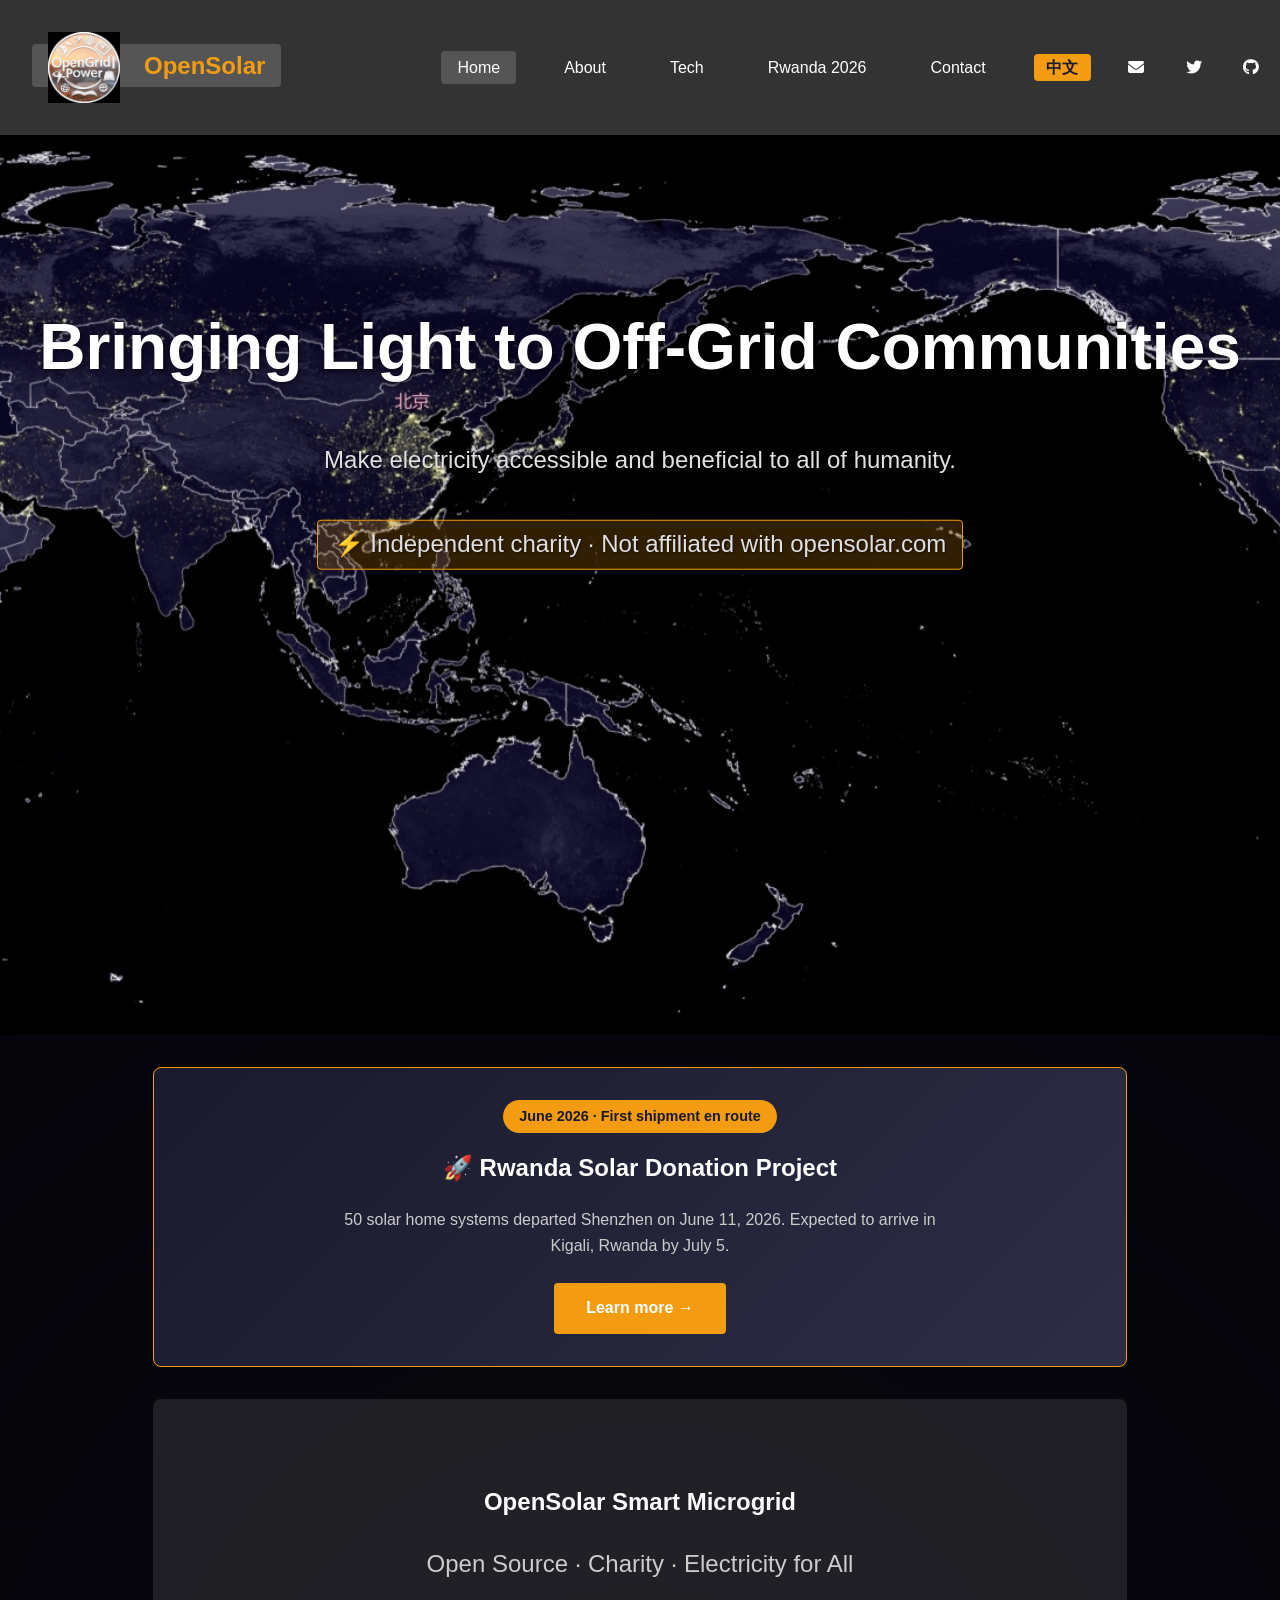
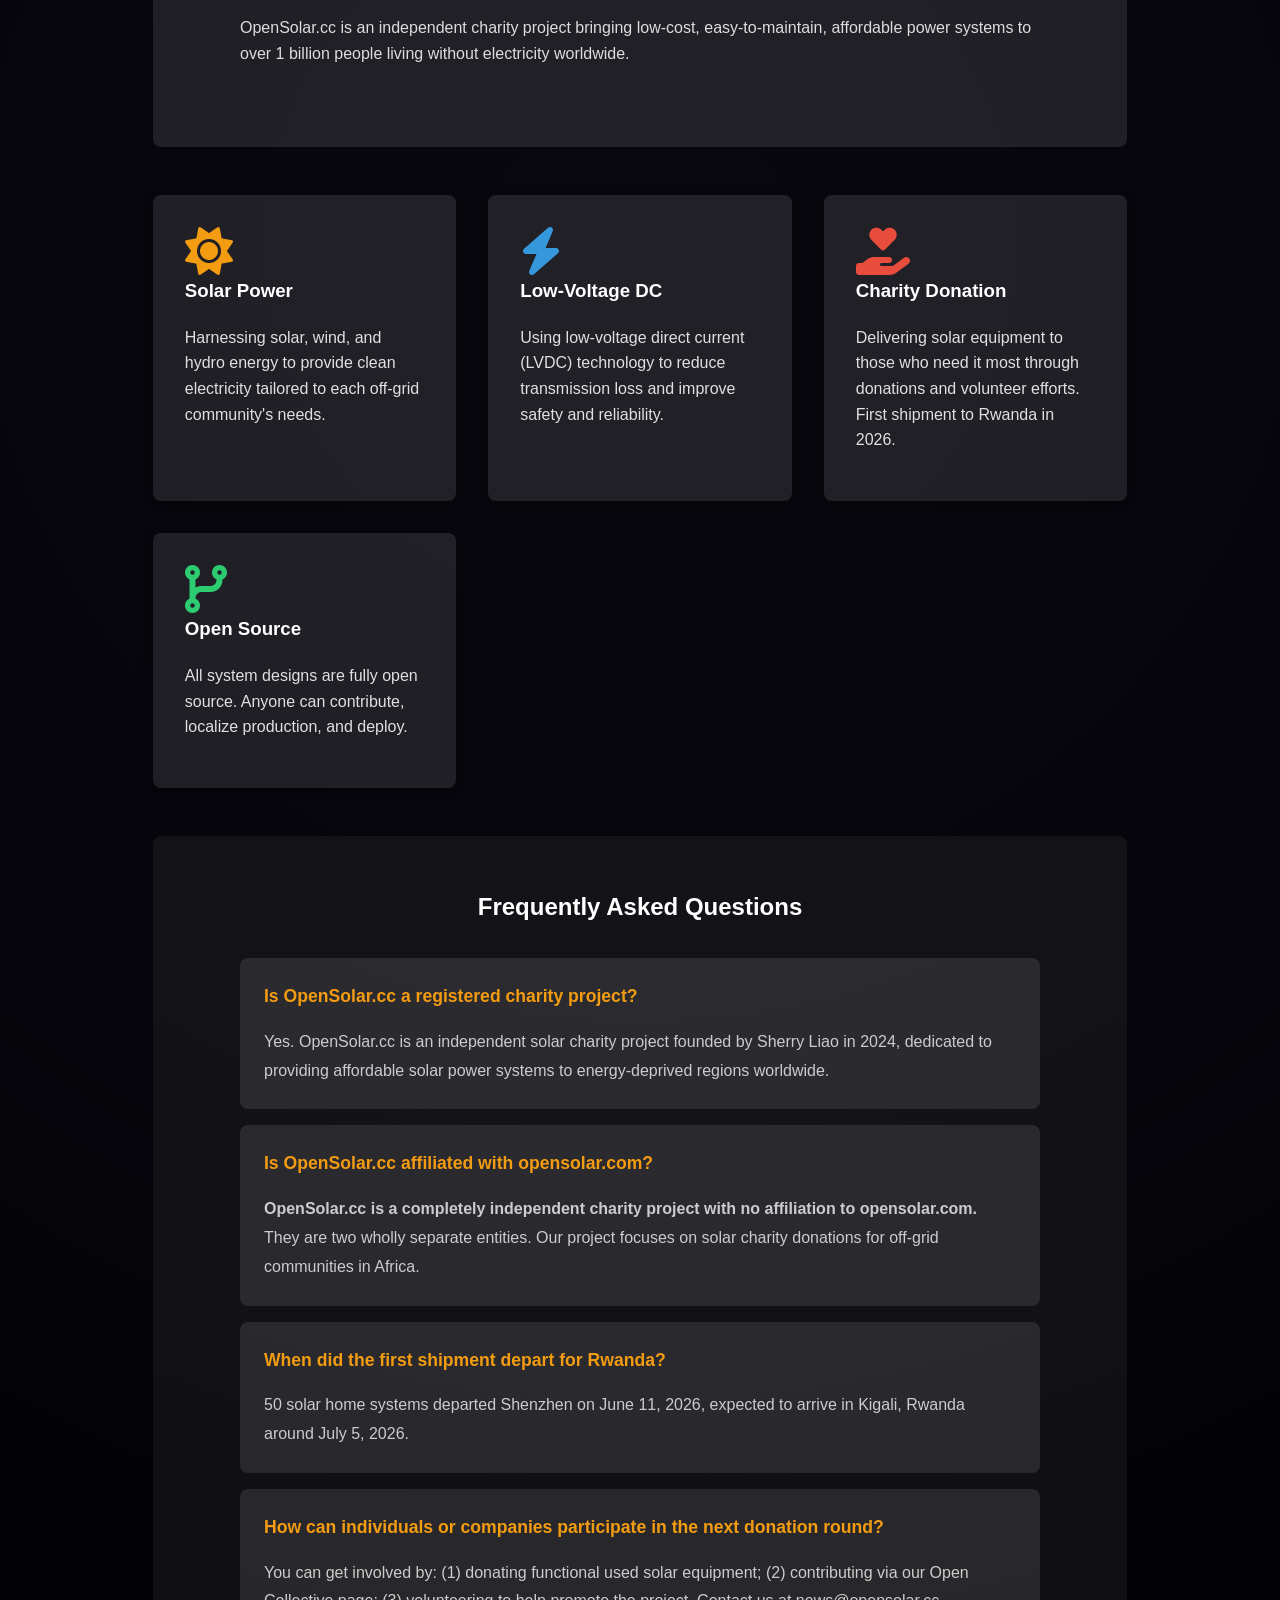
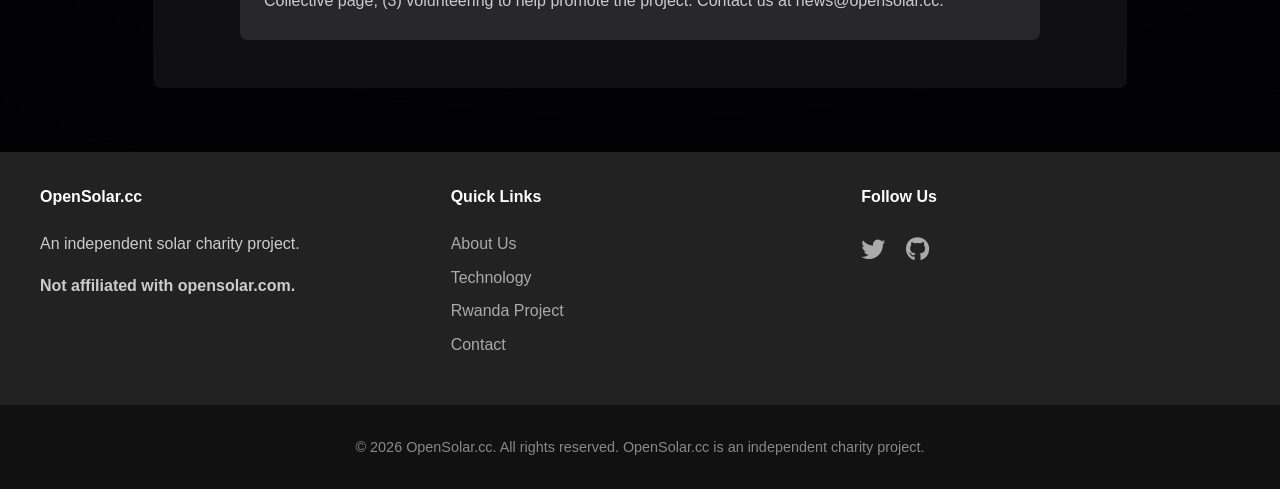
==== index.html @ 10aa1938 "feat: OpenSolar.cc website with bilingual EN/ZH support, SEO optimization" ====
<!DOCTYPE html>
<html lang="en">
<head>
  <meta charset="UTF-8">
  <meta name="viewport" content="width=device-width, initial-scale=1.0">
  <title>OpenSolar.cc - Independent Solar Charity for Off-Grid Communities</title>
  <meta name="description" content="OpenSolar.cc is an independent solar charity project bringing solar power systems to off-grid communities in Africa. First shipment to Rwanda in June 2026. Not affiliated with opensolar.com.">
  <meta name="keywords" content="OpenSolar.cc, solar charity, donate solar, Rwanda, off-grid solar, open source solar, Africa electricity">
  <meta name="robots" content="index, follow">
  <link rel="canonical" href="https://opensolar.cc/">
  <link rel="alternate" hreflang="en" href="https://opensolar.cc/">
  <link rel="alternate" hreflang="zh-CN" href="https://opensolar.cc/zh/">

  <meta property="og:title" content="OpenSolar.cc - Independent Solar Charity for Off-Grid Communities">
  <meta property="og:description" content="Bringing solar power to off-grid communities in Africa. First shipment to Rwanda June 2026.">
  <meta property="og:url" content="https://opensolar.cc/">
  <meta property="og:type" content="website">
  <meta property="og:image" content="https://opensolar.cc/OpenSolar_logo.png">
  <meta property="og:locale" content="en_US">

  <meta name="twitter:card" content="summary_large_image">
  <meta name="twitter:title" content="OpenSolar.cc - Independent Solar Charity for Off-Grid Communities">
  <meta name="twitter:description" content="Bringing solar power to off-grid communities in Africa. First shipment to Rwanda June 2026.">

  <link rel="stylesheet" href="style.css">
  <link rel="stylesheet" href="https://cdnjs.cloudflare.com/ajax/libs/font-awesome/6.5.1/css/all.min.css">
  <link rel="icon" type="image/png" href="OpenSolar_logo.png">

  <script type="application/ld+json">
  {
    "@context": "https://schema.org",
    "@type": "NGO",
    "name": "OpenSolar.cc",
    "description": "OpenSolar.cc is an independent solar charity project bringing affordable solar power systems to energy-deprived regions worldwide.",
    "url": "https://opensolar.cc",
    "email": "news@opensolar.cc",
    "logo": "https://opensolar.cc/OpenSolar_logo.png",
    "foundingDate": "2024",
    "founder": {
      "@type": "Person",
      "name": "Sherry Liao"
    },
    "areaServed": ["Africa", "Asia", "South America"],
    "knowsAbout": ["solar energy", "microgrid", "off-grid power"],
    "sameAs": [
      "https://github.com/opensolarpower",
      "https://twitter.com/opensolar"
    ]
  }
  </script>

  <script type="application/ld+json">
  {
    "@context": "https://schema.org",
    "@type": "FAQPage",
    "mainEntity": [
      {
        "@type": "Question",
        "name": "Is OpenSolar.cc a registered charity project?",
        "acceptedAnswer": {
          "@type": "Answer",
          "text": "Yes. OpenSolar.cc is an independent solar charity project founded by Sherry Liao in 2024, dedicated to providing affordable solar power systems to energy-deprived regions worldwide."
        }
      },
      {
        "@type": "Question",
        "name": "Is OpenSolar.cc affiliated with opensolar.com?",
        "acceptedAnswer": {
          "@type": "Answer",
          "text": "OpenSolar.cc is a completely independent charity project with no affiliation to opensolar.com. They are two wholly separate entities."
        }
      },
      {
        "@type": "Question",
        "name": "When did the first equipment shipment depart for Rwanda?",
        "acceptedAnswer": {
          "@type": "Answer",
          "text": "The first batch of 50 solar home systems departed from Shenzhen on June 11, 2026, and is expected to arrive in Kigali, Rwanda around July 5, 2026."
        }
      },
      {
        "@type": "Question",
        "name": "Can individuals donate used solar equipment to OpenSolar.cc?",
        "acceptedAnswer": {
          "@type": "Answer",
          "text": "Yes. We accept donations of functional used solar equipment. Please contact us at news@opensolar.cc for specific needs and shipping instructions."
        }
      },
      {
        "@type": "Question",
        "name": "How can I track the shipment and distribution progress?",
        "acceptedAnswer": {
          "@type": "Answer",
          "text": "We will post real-time updates on the Rwanda project page including shipping progress, arrival time, and distribution photos. Follow us on Twitter (@opensolar) for the latest news."
        }
      }
    ]
  }
  </script>
</head>
<body>
  <header>
    <nav>
      <button class="mobile-nav-toggle" aria-label="Toggle navigation">
        <i class="fas fa-bars"></i>
      </button>
      <ul>
        <li class="logo"><a href="index.html"><img src="OpenSolar_logo.png" alt="OpenSolar.cc Logo" class="logo-img">OpenSolar</a></li>
        <li><a href="index.html" class="active">Home</a></li>
        <li><a href="about.html">About</a></li>
        <li><a href="tech.html">Tech</a></li>
        <li><a href="rwanda-solar-shipment-2026.html">Rwanda 2026</a></li>
        <li><a href="contact.html">Contact</a></li>
        <li class="lang-switch"><a href="zh/index.html">中文</a></li>
        <li><a href="mailto:news@opensolar.cc" aria-label="Email"><i class="fas fa-envelope"></i></a></li>
        <li><a href="https://twitter.com/opensolar" target="_blank" aria-label="Twitter"><i class="fab fa-twitter"></i></a></li>
        <li><a href="https://github.com/opensolarpower" target="_blank" aria-label="GitHub"><i class="fab fa-github"></i></a></li>
      </ul>
    </nav>
  </header>

  <div class="welcome-container">
    <img class="welcome-bg" src="earth_night_light.jpg" alt="Earth at night - 1 billion people still live without electricity" loading="lazy">
    <div class="welcome-text">
      <h1 class="animated-text">Bringing Light to Off-Grid Communities</h1>
      <p class="animated-subtext">Make electricity accessible and beneficial to all of humanity.</p>
      <p class="animated-subtext independence-badge">⚡ Independent charity · Not affiliated with opensolar.com</p>
    </div>
  </div>

  <main>
    <section class="campaign-highlight">
      <div class="campaign-badge">June 2026 · First shipment en route</div>
      <h2>🚀 Rwanda Solar Donation Project</h2>
      <p>50 solar home systems departed Shenzhen on June 11, 2026. Expected to arrive in Kigali, Rwanda by July 5.</p>
      <a href="rwanda-solar-shipment-2026.html" class="btn-primary">Learn more →</a>
    </section>

    <section class="hero">
      <h2>OpenSolar Smart Microgrid</h2>
      <p class="tagline">Open Source · Charity · Electricity for All</p>
      <div class="intro">
        <p>OpenSolar.cc is an independent charity project bringing low-cost, easy-to-maintain, affordable power systems to over 1 billion people living without electricity worldwide.</p>
      </div>
    </section>

    <section class="features">
      <div class="feature">
        <i class="fas fa-sun fa-3x" style="color: #f39c12;"></i>
        <h3>Solar Power</h3>
        <p>Harnessing solar, wind, and hydro energy to provide clean electricity tailored to each off-grid community's needs.</p>
      </div>
      <div class="feature">
        <i class="fas fa-bolt fa-3x" style="color: #3498db;"></i>
        <h3>Low-Voltage DC</h3>
        <p>Using low-voltage direct current (LVDC) technology to reduce transmission loss and improve safety and reliability.</p>
      </div>
      <div class="feature">
        <i class="fas fa-hand-holding-heart fa-3x" style="color: #e74c3c;"></i>
        <h3>Charity Donation</h3>
        <p>Delivering solar equipment to those who need it most through donations and volunteer efforts. First shipment to Rwanda in 2026.</p>
      </div>
      <div class="feature">
        <i class="fas fa-code-branch fa-3x" style="color: #2ecc71;"></i>
        <h3>Open Source</h3>
        <p>All system designs are fully open source. Anyone can contribute, localize production, and deploy.</p>
      </div>
    </section>

    <section class="faq-section" itemscope itemtype="https://schema.org/FAQPage">
      <h2>Frequently Asked Questions</h2>
      <div class="faq-list">
        <div class="faq-item" itemscope itemprop="mainEntity" itemtype="https://schema.org/Question">
          <h3 itemprop="name">Is OpenSolar.cc a registered charity project?</h3>
          <div itemscope itemprop="acceptedAnswer" itemtype="https://schema.org/Answer">
            <div itemprop="text">Yes. OpenSolar.cc is an independent solar charity project founded by Sherry Liao in 2024, dedicated to providing affordable solar power systems to energy-deprived regions worldwide.</div>
          </div>
        </div>
        <div class="faq-item" itemscope itemprop="mainEntity" itemtype="https://schema.org/Question">
          <h3 itemprop="name">Is OpenSolar.cc affiliated with opensolar.com?</h3>
          <div itemscope itemprop="acceptedAnswer" itemtype="https://schema.org/Answer">
            <div itemprop="text"><strong>OpenSolar.cc is a completely independent charity project with no affiliation to opensolar.com.</strong> They are two wholly separate entities. Our project focuses on solar charity donations for off-grid communities in Africa.</div>
          </div>
        </div>
        <div class="faq-item" itemscope itemprop="mainEntity" itemtype="https://schema.org/Question">
          <h3 itemprop="name">When did the first shipment depart for Rwanda?</h3>
          <div itemscope itemprop="acceptedAnswer" itemtype="https://schema.org/Answer">
            <div itemprop="text">50 solar home systems departed Shenzhen on June 11, 2026, expected to arrive in Kigali, Rwanda around July 5, 2026.</div>
          </div>
        </div>
        <div class="faq-item" itemscope itemprop="mainEntity" itemtype="https://schema.org/Question">
          <h3 itemprop="name">How can individuals or companies participate in the next donation round?</h3>
          <div itemscope itemprop="acceptedAnswer" itemtype="https://schema.org/Answer">
            <div itemprop="text">You can get involved by: (1) donating functional used solar equipment; (2) contributing via our Open Collective page; (3) volunteering to help promote the project. Contact us at news@opensolar.cc.</div>
          </div>
        </div>
      </div>
    </section>
  </main>

  <footer>
    <div class="footer-content">
      <div class="footer-section">
        <h4>OpenSolar.cc</h4>
        <p>An independent solar charity project.</p>
        <p><strong>Not affiliated with opensolar.com.</strong></p>
      </div>
      <div class="footer-section">
        <h4>Quick Links</h4>
        <ul>
          <li><a href="about.html">About Us</a></li>
          <li><a href="tech.html">Technology</a></li>
          <li><a href="rwanda-solar-shipment-2026.html">Rwanda Project</a></li>
          <li><a href="contact.html">Contact</a></li>
        </ul>
      </div>
      <div class="footer-section">
        <h4>Follow Us</h4>
        <div class="social-links">
          <a href="https://twitter.com/opensolar" target="_blank" aria-label="Twitter"><i class="fab fa-twitter"></i></a>
          <a href="https://github.com/opensolarpower" target="_blank" aria-label="GitHub"><i class="fab fa-github"></i></a>
        </div>
      </div>
    </div>
    <div class="footer-bottom">
      <p>&copy; 2026 OpenSolar.cc. All rights reserved. OpenSolar.cc is an independent charity project.</p>
    </div>
  </footer>
  <script src="script.js"></script>
</body>
</html>
---- style.css ----
/* 基本样式 */
body {
  font-family: Arial, sans-serif;
  margin: 0;
  padding: 0;
  line-height: 1.6;
  background-image: url('images/background.jpg');
  background-size: cover;
  background-position: center;
  background-attachment: fixed;
  background-repeat: no-repeat;
  min-height: 100vh;
  display: flex;
  flex-direction: column;
  background: linear-gradient(rgba(0,0,0,0.7), rgba(0,0,0,0.7)),
              radial-gradient(circle at 50% 50%, #1a1a2e 0%, #0f0f23 50%, #000000 100%);
  color: #e0e0e0;
}

/* 头部样式 */
header {
  background: #333;
  color: #fff;
  padding: 1rem 0;
  text-align: center;
}

header h1 {
  margin: 0;
}

/* 导航样式 */
nav ul {
  list-style: none;
  padding: 0;
  margin: 1rem 0;
  display: flex;
  align-items: center;
  justify-content: flex-start;
  padding-left: 1rem;
}

nav ul li {
  display: inline-block;
  margin: 0 1rem;
}

/* 社交按钮间距 */
nav ul li:nth-last-child(-n+3) {
  margin: 0 0.3rem;
}

.lang-switch a {
  background: #f39c12;
  color: #1a1a2e !important;
  border-radius: 4px;
  font-weight: bold;
  padding: 0.3rem 0.8rem;
}

.lang-switch a:hover {
  background: #e67e22;
}

nav a {
  color: #fff;
  text-decoration: none;
  padding: 0.5rem 1rem;
}

nav a:hover {
  background: #555;
  border-radius: 4px;
}

/* 主体内容样式 */
main {
  padding: 2rem;
  max-width: 1200px;
  margin: 0 auto;
  flex: 1;
}

section {
  margin-bottom: 2rem;
}

/* 页脚样式 */
footer {
  background: #222;
  color: #ccc;
  padding: 2rem 0 0;
  margin-top: auto;
}

.footer-content {
  max-width: 1200px;
  margin: 0 auto;
  display: grid;
  grid-template-columns: repeat(auto-fit, minmax(250px, 1fr));
  gap: 2rem;
  padding: 0 2rem 2rem;
}

.footer-section h4 {
  color: #fff;
  margin-top: 0;
}

.footer-section ul {
  list-style: none;
  padding: 0;
}

.footer-section ul li {
  margin-bottom: 0.5rem;
}

.footer-section ul li a {
  color: #aaa;
  text-decoration: none;
}

.footer-section ul li a:hover {
  color: #fff;
}

.social-links a {
  color: #aaa;
  font-size: 1.5rem;
  margin-right: 1rem;
}

.social-links a:hover {
  color: #fff;
}

.footer-bottom {
  background: #111;
  text-align: center;
  padding: 1rem;
  font-size: 0.9rem;
  color: #888;
}

/* 按钮样式 */
.btn-primary {
  display: inline-block;
  background: #f39c12;
  color: #fff;
  padding: 0.8rem 2rem;
  border-radius: 4px;
  text-decoration: none;
  font-weight: bold;
  transition: background 0.3s;
}

.btn-primary:hover {
  background: #e67e22;
}

/* 主页样式 */
.hero {
  text-align: center;
  padding: 4rem 2rem;
  background: rgba(255, 255, 255, 0.1);
  border-radius: 8px;
  margin: 2rem 0;
}

.hero h2 {
  color: #fff;
}

.tagline {
  font-size: 1.5rem;
  color: #ccc;
  margin-bottom: 2rem;
}

.intro {
  max-width: 800px;
  margin: 0 auto;
  text-align: left;
  color: #ddd;
}

.features {
  display: grid;
  grid-template-columns: repeat(auto-fit, minmax(300px, 1fr));
  gap: 2rem;
  margin-top: 3rem;
}

.feature {
  background: rgba(255, 255, 255, 0.1);
  padding: 2rem;
  border-radius: 8px;
  box-shadow: 0 2px 10px rgba(0,0,0,0.3);
  color: #e0e0e0;
}

.feature h3 {
  color: #fff;
  margin-top: 0;
}

/* Campaign Highlight */
.campaign-highlight {
  background: linear-gradient(135deg, #1a1a2e, #2d2d44);
  border: 1px solid #f39c12;
  border-radius: 8px;
  padding: 2rem;
  text-align: center;
  margin-bottom: 2rem;
}

.campaign-badge {
  display: inline-block;
  background: #f39c12;
  color: #1a1a2e;
  padding: 0.3rem 1rem;
  border-radius: 20px;
  font-size: 0.9rem;
  font-weight: bold;
  margin-bottom: 1rem;
}

.campaign-highlight h2 {
  color: #fff;
  margin-top: 0;
}

.campaign-highlight p {
  color: #ccc;
  max-width: 600px;
  margin: 0 auto 1.5rem;
}

/* Independence Badge */
.independence-badge {
  display: inline-block;
  background: rgba(243, 156, 18, 0.2);
  border: 1px solid #f39c12;
  color: #f39c12;
  padding: 0.3rem 1rem;
  border-radius: 4px;
  font-size: 0.9rem;
  margin-top: 0.5rem;
}

/* FAQ Section */
.faq-section {
  background: rgba(255, 255, 255, 0.05);
  border-radius: 8px;
  padding: 2rem;
  margin-top: 3rem;
}

.faq-section h2 {
  color: #fff;
  text-align: center;
  margin-bottom: 2rem;
}

.faq-list {
  max-width: 800px;
  margin: 0 auto;
}

.faq-item {
  background: rgba(255, 255, 255, 0.1);
  border-radius: 8px;
  padding: 1.5rem;
  margin-bottom: 1rem;
}

.faq-item h3 {
  color: #f39c12;
  margin-top: 0;
  font-size: 1.1rem;
}

.faq-item div {
  color: #ccc;
  line-height: 1.8;
}

/* 关于页面样式 */
.about-intro {
  background: rgba(255, 255, 255, 0.1);
  padding: 2rem;
  border-radius: 8px;
  color: #e0e0e0;
}

.about-intro h1 {
  color: #fff;
}

.subtitle {
  color: #aaa;
  font-size: 1.2rem;
  margin-bottom: 2rem;
}

.about-content {
  display: grid;
  grid-template-columns: repeat(auto-fit, minmax(300px, 1fr));
  gap: 2rem;
}

.history, .mission, .values, .team {
  background: rgba(255, 255, 255, 0.1);
  padding: 1.5rem;
  border-radius: 8px;
  box-shadow: 0 2px 10px rgba(0,0,0,0.3);
}

.history h2, .mission h2, .values h2, .team h2 {
  color: #fff;
}

/* 增加段落间距 */
.about-content p {
  margin-bottom: 2em;
  line-height: 2;
}

.values ul {
  list-style: disc;
  padding-left: 1.5rem;
}

.values ul li {
  margin-bottom: 0.8rem;
}

.team-members {
  display: grid;
  gap: 1rem;
}

.member {
  padding: 1rem;
  background: rgba(255, 255, 255, 0.05);
  border-radius: 4px;
}

.member h4 {
  margin: 0 0 0.5rem 0;
  color: #fff;
}

/* 技术页面样式 */
.tech-intro {
  background: rgba(255, 255, 255, 0.1);
  padding: 2rem;
  border-radius: 8px;
  color: #e0e0e0;
}

.tech-intro h1 {
  color: #fff;
}

.tech-stack {
  margin-bottom: 3rem;
}

.tech-stack h2 {
  color: #fff;
}

.stack-items {
  display: grid;
  grid-template-columns: repeat(auto-fit, minmax(300px, 1fr));
  gap: 2rem;
  margin-top: 1.5rem;
}

.stack-item {
  background: rgba(255, 255, 255, 0.1);
  padding: 1.5rem;
  border-radius: 8px;
  box-shadow: 0 2px 10px rgba(0,0,0,0.3);
}

.stack-item h3 {
  color: #fff;
  margin-top: 0;
}

.stack-item p {
  color: #ccc;
}

.solution-cards {
  display: grid;
  grid-template-columns: repeat(auto-fit, minmax(300px, 1fr));
  gap: 2rem;
  margin-top: 1.5rem;
}

.card {
  background: rgba(255, 255, 255, 0.1);
  padding: 1.5rem;
  border-radius: 8px;
  box-shadow: 0 2px 10px rgba(0,0,0,0.3);
}

.card h3 {
  color: #fff;
  margin-top: 0;
}

.card p {
  color: #ccc;
}

/* 联系页面样式 */
.contact-section {
  background: rgba(255, 255, 255, 0.1);
  padding: 2rem;
  border-radius: 8px;
  color: #e0e0e0;
}

.contact-section h1 {
  color: #fff;
}

.contact-content {
  display: grid;
  grid-template-columns: 1fr 1fr;
  gap: 3rem;
  margin-top: 2rem;
}

.contact-form {
  background: rgba(255, 255, 255, 0.1);
  padding: 1.5rem;
  border-radius: 8px;
  box-shadow: 0 2px 10px rgba(0,0,0,0.3);
}

.form-group {
  margin-bottom: 1.5rem;
}

.form-group label {
  display: block;
  margin-bottom: 0.5rem;
  color: #e0e0e0;
}

.form-group input,
.form-group textarea {
  width: 100%;
  padding: 0.8rem;
  border: 1px solid #555;
  border-radius: 4px;
  font-size: 1rem;
  background: rgba(255, 255, 255, 0.1);
  color: #e0e0e0;
}

.form-group textarea {
  resize: vertical;
}

.form-group select {
  width: 100%;
  padding: 0.8rem;
  border: 1px solid #555;
  border-radius: 4px;
  font-size: 1rem;
  background: rgba(255, 255, 255, 0.1);
  color: #e0e0e0;
}

.form-group select option {
  background: #333;
  color: #e0e0e0;
}

button[type="submit"] {
  background: #f39c12;
  color: #fff;
  padding: 0.8rem 2rem;
  border: none;
  border-radius: 4px;
  cursor: pointer;
  font-size: 1rem;
  font-weight: bold;
}

button[type="submit"]:hover {
  background: #e67e22;
}

.contact-info {
  background: rgba(255, 255, 255, 0.1);
  padding: 1.5rem;
  border-radius: 8px;
  box-shadow: 0 2px 10px rgba(0,0,0,0.3);
}

.info-item {
  margin-bottom: 1.5rem;
}

.info-item h4 {
  color: #f39c12;
  margin: 0 0 0.5rem 0;
}

.info-item a {
  color: #3498db;
  text-decoration: none;
}

.info-item a:hover {
  text-decoration: underline;
}

/* Rwanda 页面样式 */
.rwanda-intro {
  background: rgba(255, 255, 255, 0.1);
  padding: 2rem;
  border-radius: 8px;
  color: #e0e0e0;
}

.rwanda-intro h1 {
  color: #fff;
}

.shipment-timeline {
  margin: 2rem 0;
}

.timeline-item {
  display: flex;
  align-items: flex-start;
  gap: 1rem;
  margin-bottom: 1.5rem;
}

.timeline-date {
  min-width: 120px;
  font-weight: bold;
  color: #f39c12;
}

.timeline-content {
  color: #ccc;
}

.shipment-details {
  display: grid;
  grid-template-columns: repeat(auto-fit, minmax(250px, 1fr));
  gap: 2rem;
  margin: 2rem 0;
}

.shipment-card {
  background: rgba(255, 255, 255, 0.1);
  padding: 1.5rem;
  border-radius: 8px;
  box-shadow: 0 2px 10px rgba(0,0,0,0.3);
}

.shipment-card h3 {
  color: #fff;
  margin-top: 0;
}

.cta-section {
  text-align: center;
  background: linear-gradient(135deg, #1a1a2e, #2d2d44);
  border: 1px solid #f39c12;
  border-radius: 8px;
  padding: 2rem;
  margin-top: 2rem;
}

.cta-section h2 {
  color: #fff;
}

/* 响应式设计 */
@media (max-width: 768px) {
  :root {
    --header-height: 80px;
  }

  header {
    padding: 0.5rem;
    position: fixed;
    top: 0;
    left: 0;
    right: 0;
    z-index: 1000;
    height: var(--header-height);
    box-shadow: 0 2px 5px rgba(0,0,0,0.2);
  }

  nav {
    position: relative;
  }

  .mobile-nav-toggle {
    position: absolute;
    right: 1rem;
    top: 50%;
    transform: translateY(-50%);
    z-index: 1001;
  }
  
  main {
    padding-top: calc(var(--header-height) + 20px);
  }
  
  nav ul {
    display: none;
    flex-direction: column;
    position: absolute;
    top: 100%;
    left: 0;
    right: 0;
    background: #333;
    padding: 1rem 0;
    z-index: 999;
  }
  
  nav ul.active {
    display: flex;
  }
  
  nav ul li {
    display: block;
    margin: 0.5rem 0;
    text-align: center;
  }
  
  .mobile-nav-toggle {
    display: block;
    background: transparent;
    border: none;
    color: #fff;
    font-size: 1.5rem;
    cursor: pointer;
    padding: 0.5rem;
  }
  
  .welcome-container {
    height: auto;
    padding: 2rem 1rem;
  }
  
  .welcome-text {
    margin-top: 2rem;
    transform: none;
    padding: 1rem;
  }
  
  .animated-text {
    font-size: 2rem;
    line-height: 1.2;
  }
  
  .animated-subtext {
    font-size: 1rem;
    margin-top: 0.5rem;
  }
  
  .welcome-bg {
    height: 100%;
    object-position: center;
  }
  
  .hero {
    padding: 2rem 1rem;
  }
  
  .features {
    grid-template-columns: 1fr;
    gap: 1rem;
  }
  
  .contact-content {
    grid-template-columns: 1fr;
    gap: 1rem;
  }
  
  .form-group input,
  .form-group textarea {
    font-size: 16px;
    padding: 0.8rem;
  }
  
  .footer-content {
    grid-template-columns: 1fr;
  }
  
  /* 触摸优化 */
  a, button {
    min-width: 44px;
    min-height: 44px;
  }
  
  /* 图片优化 */
  img {
    max-width: 100%;
    height: auto;
  }
  
  /* 防止双击缩放 */
  * {
    touch-action: manipulation;
  }

  .timeline-item {
    flex-direction: column;
  }

  .timeline-date {
    min-width: auto;
  }
}

@media (max-width: 480px) {
  header {
    padding: 0.25rem;
  }
  
  .animated-text {
    font-size: 2rem;
  }
  
  .animated-subtext {
    font-size: 1rem;
  }
  
  .welcome-text {
    padding: 1rem;
  }
  
  nav ul li {
    margin: 0.15rem;
    font-size: 0.9rem;
  }
  
  nav ul li.logo a {
    font-size: 1.2rem;
  }
  
  /* 社交按钮间距优化 */
  nav ul li:nth-last-child(-n+3) {
    margin: 0 0.15rem;
  }
  
  .contact-form,
  .contact-info {
    padding: 1rem;
  }
}

nav ul li.logo {
  margin-right: auto;
}

nav ul li.logo a {
  font-size: 1.5rem;
  font-weight: bold;
  padding: 0.5rem 1rem;
  color: #f39c12;
}

nav ul li.logo a:hover {
  background: none;
  color: #e67e22;
  text-decoration: underline;
}

nav a.active {
  background: #555;
  border-radius: 4px;
}

.logo-img {
  width: 72px;
  margin-right: 24px;
  vertical-align: middle;
}

/* Hide mobile toggle on desktop */
.mobile-nav-toggle {
  display: none;
}

/* 欢迎页面样式 */
.welcome-container {
  display: flex;
  flex-direction: column;
  align-items: center;
  justify-content: center;
  height: 100vh;
  overflow: hidden;
  position: relative;
}

.welcome-bg {
  position: absolute;
  top: 0;
  left: 0;
  width: 100%;
  height: 100%;
  object-fit: cover;
  z-index: 1;
  pointer-events: none;
  user-select: none;
}

.welcome-text {
  text-align: center;
  z-index: 2;
  background: transparent;
  padding: 1.5rem;
  border-radius: 8px;
  margin-top: 5%;
  transform: translateY(-50%);
}

.animated-text {
  font-size: 4rem;
  animation: fadeIn 2s ease-in-out;
  color: #ffffff;
  text-shadow: 2px 2px 4px rgba(0, 0, 0, 0.5);
}

.animated-subtext {
  font-size: 1.5rem;
  margin-top: 1rem;
  animation: slideUp 1.5s ease-in-out;
  color: #e0e0e0;
  text-shadow: 1px 1px 2px rgba(0, 0, 0, 0.5);
}

.animated-image {
  margin-top: 3rem;
  width: 300px;
  height: 300px;
  overflow: hidden;
  border-radius: 50%;
  box-shadow: 0 0 20px rgba(255, 255, 255, 0.3);
}

.animated-image img {
  width: 100%;
  height: 100%;
  object-fit: cover;
  animation: rotate 20s linear infinite;
}

@keyframes fadeIn {
  0% { opacity: 0; transform: translateY(-20px); }
  100% { opacity: 1; transform: translateY(0); }
}

@keyframes slideUp {
  0% { opacity: 0; transform: translateY(20px); }
  100% { opacity: 1; transform: translateY(0); }
}

@keyframes rotateAlternate {
  0% { transform: rotate(0deg); }
  50% { transform: rotate(360deg); }
  100% { transform: rotate(0deg); }
}

@keyframes rotate {
  0% { transform: rotateY(0deg); }
  100% { transform: rotateY(360deg); }
}
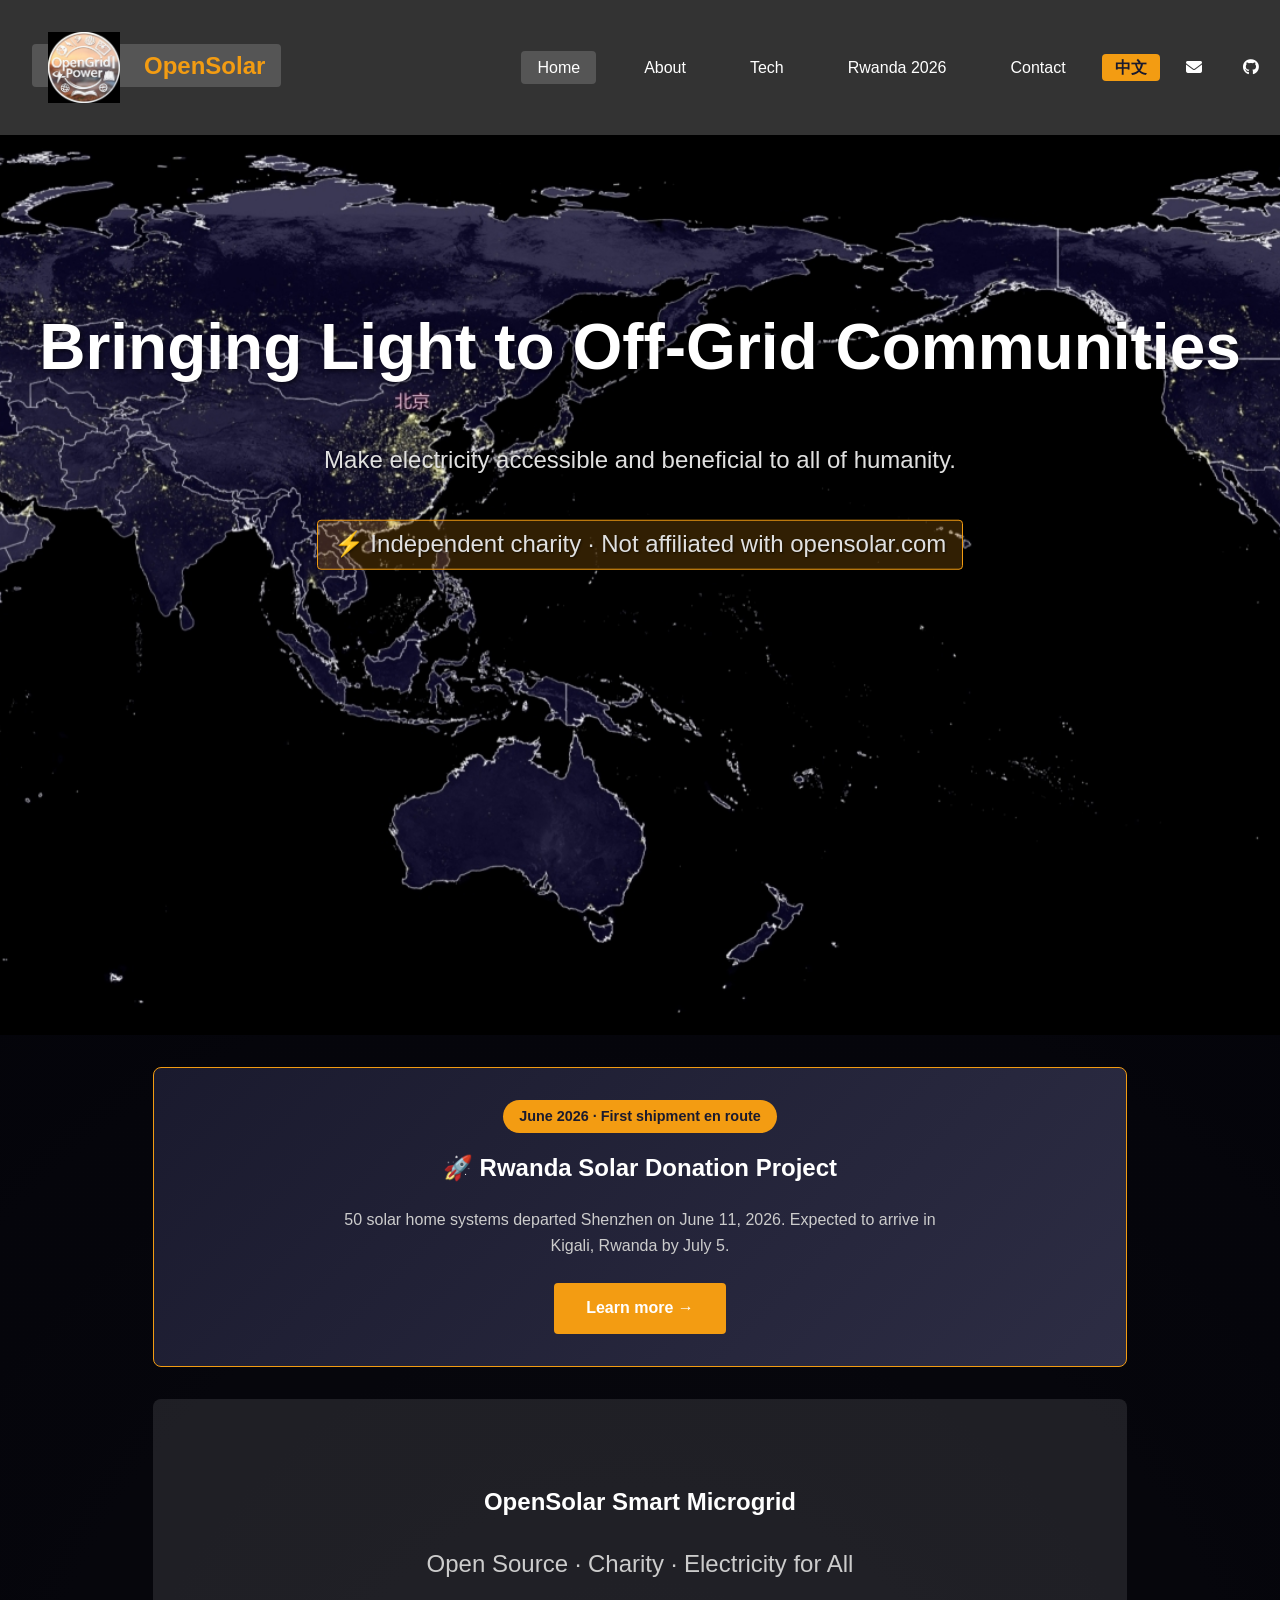
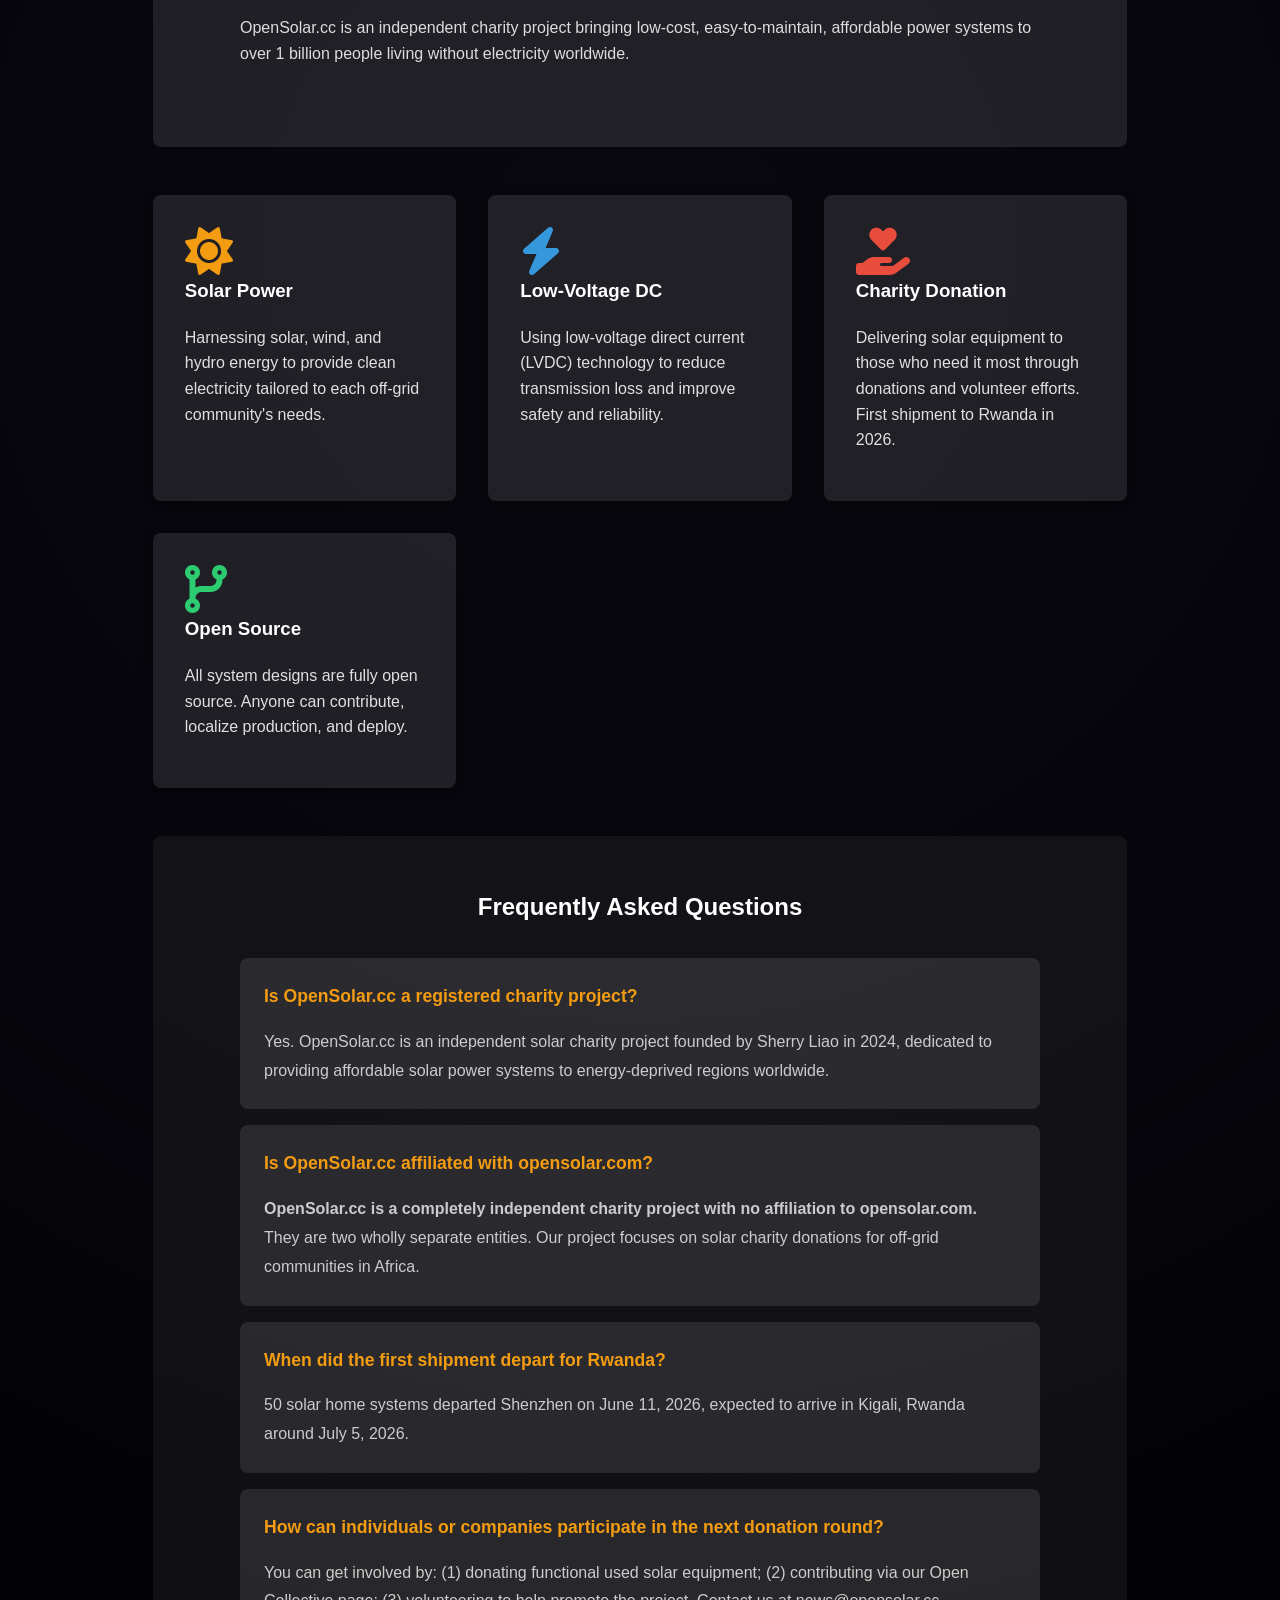
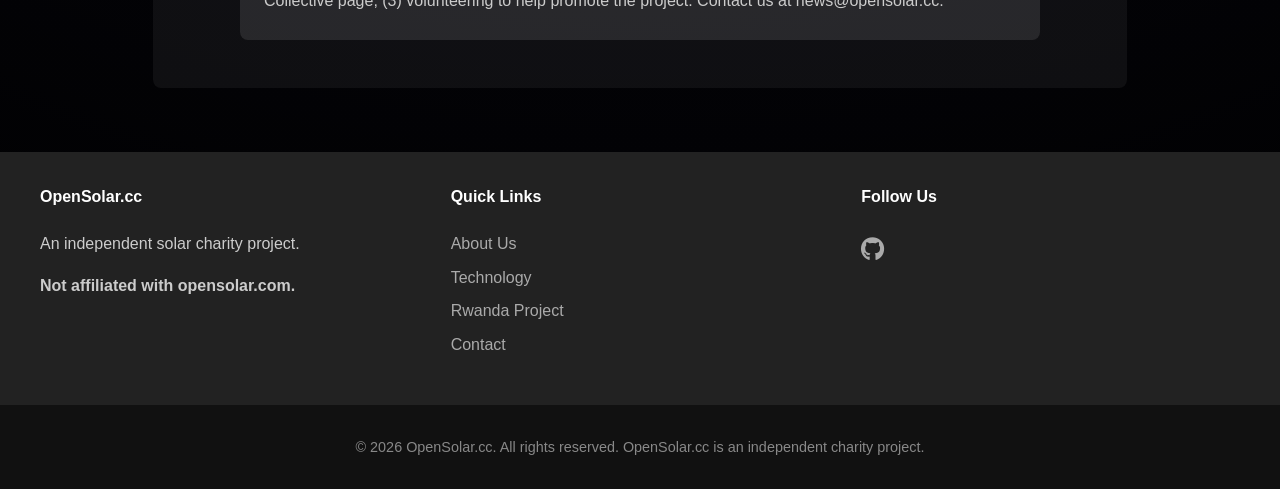
==== commit 7b2b1759: "remove X/Twitter links from all pages" ====
--- a/index.html
+++ b/index.html
@@ -43,8 +43,7 @@
     "areaServed": ["Africa", "Asia", "South America"],
     "knowsAbout": ["solar energy", "microgrid", "off-grid power"],
     "sameAs": [
-      "https://github.com/opensolarpower",
-      "https://twitter.com/opensolar"
+      "https://github.com/opensolarpower"
     ]
   }
   </script>
@@ -113,7 +112,6 @@
         <li><a href="contact.html">Contact</a></li>
         <li class="lang-switch"><a href="zh/index.html">中文</a></li>
         <li><a href="mailto:news@opensolar.cc" aria-label="Email"><i class="fas fa-envelope"></i></a></li>
-        <li><a href="https://twitter.com/opensolar" target="_blank" aria-label="Twitter"><i class="fab fa-twitter"></i></a></li>
         <li><a href="https://github.com/opensolarpower" target="_blank" aria-label="GitHub"><i class="fab fa-github"></i></a></li>
       </ul>
     </nav>
@@ -217,7 +215,6 @@
       <div class="footer-section">
         <h4>Follow Us</h4>
         <div class="social-links">
-          <a href="https://twitter.com/opensolar" target="_blank" aria-label="Twitter"><i class="fab fa-twitter"></i></a>
           <a href="https://github.com/opensolarpower" target="_blank" aria-label="GitHub"><i class="fab fa-github"></i></a>
         </div>
       </div>
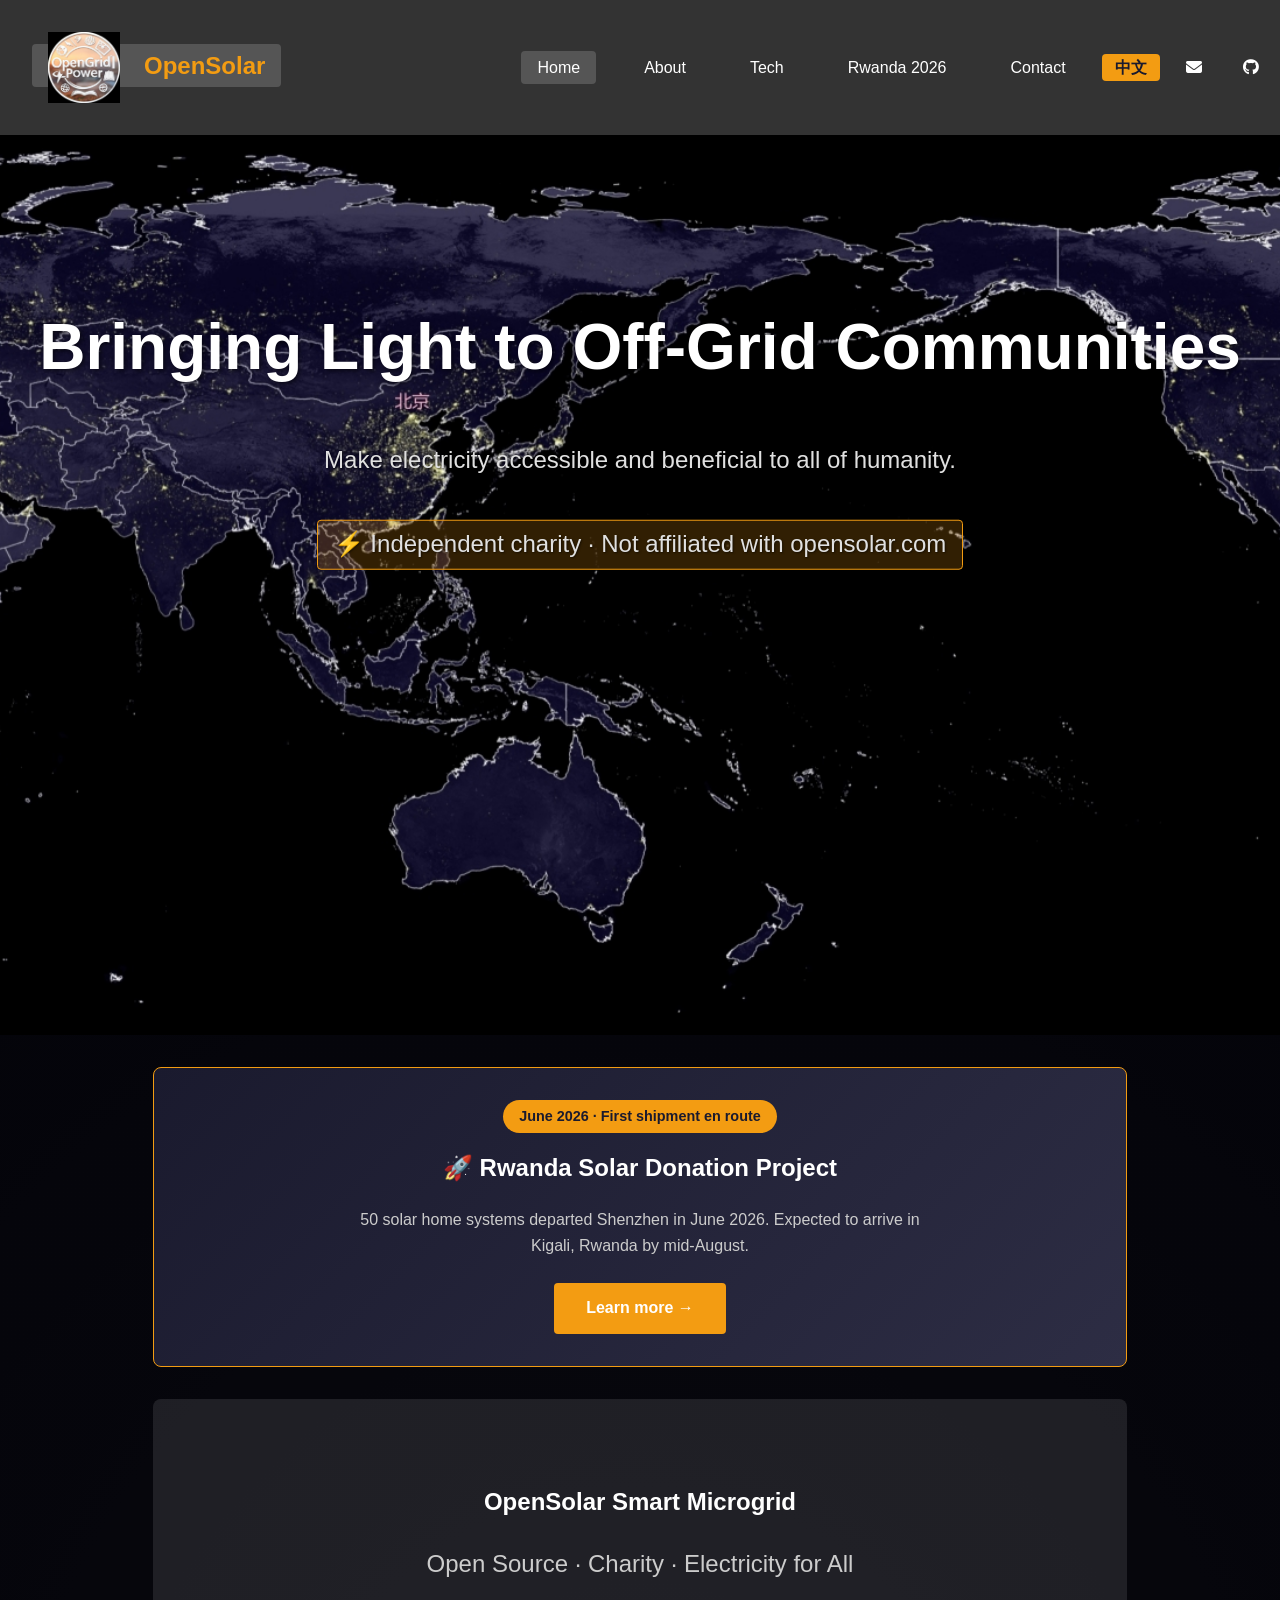
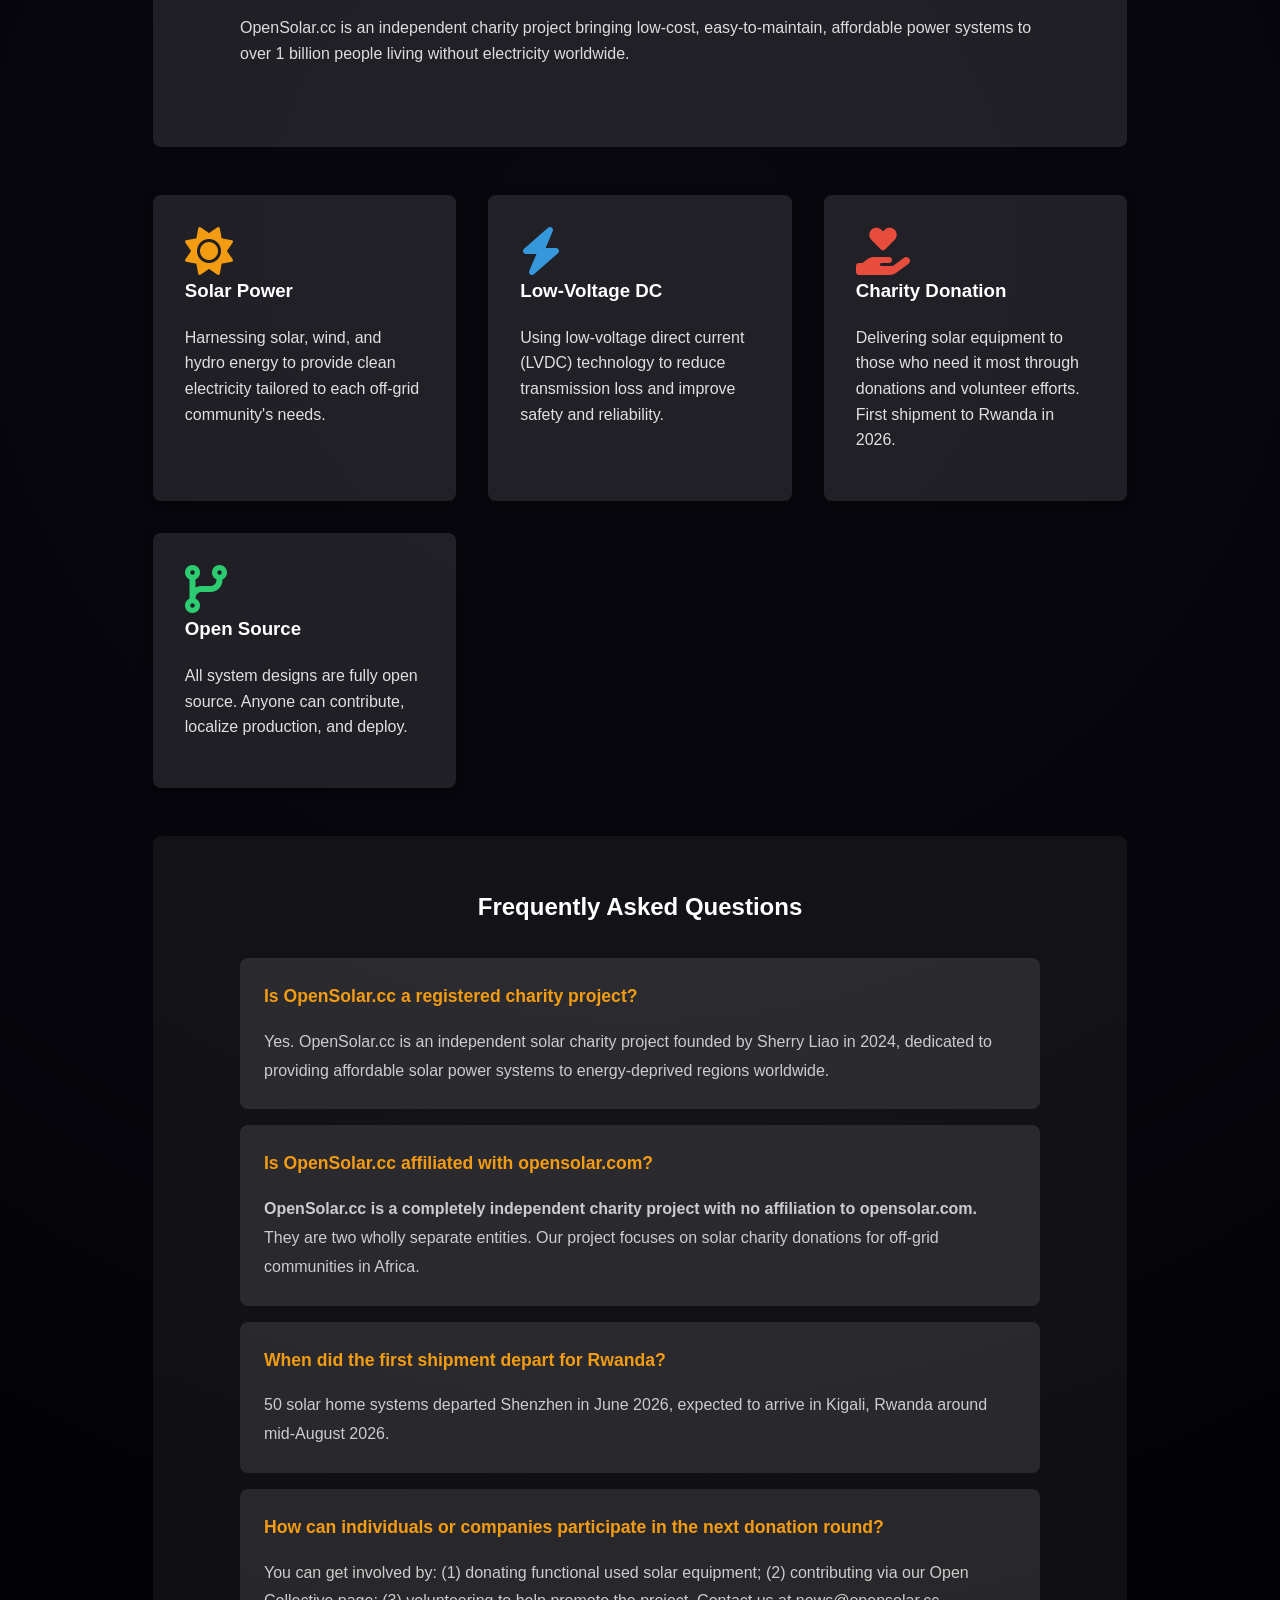
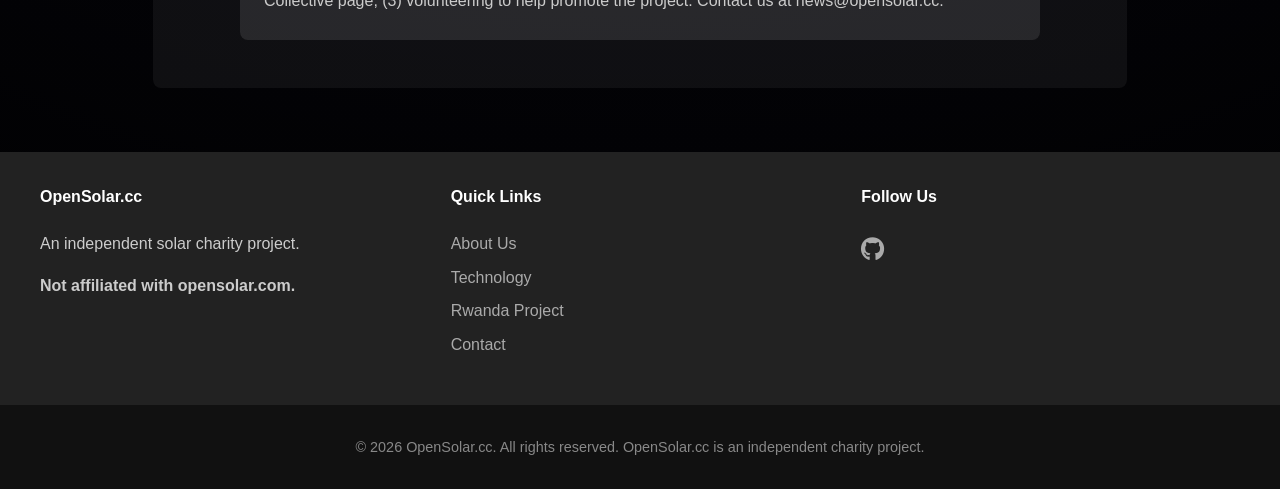
==== commit 0ce6dc1a: "update Rwanda shipment timeline: mid-June departure, mid-August arrival" ====
--- a/index.html
+++ b/index.html
@@ -74,7 +74,7 @@
         "name": "When did the first equipment shipment depart for Rwanda?",
         "acceptedAnswer": {
           "@type": "Answer",
-          "text": "The first batch of 50 solar home systems departed from Shenzhen on June 11, 2026, and is expected to arrive in Kigali, Rwanda around July 5, 2026."
+          "text": "The first batch of 50 solar home systems departed from Shenzhen in June 2026, and is expected to arrive in Kigali, Rwanda around mid-August 2026."
         }
       },
       {
@@ -90,7 +90,7 @@
         "name": "How can I track the shipment and distribution progress?",
         "acceptedAnswer": {
           "@type": "Answer",
-          "text": "We will post real-time updates on the Rwanda project page including shipping progress, arrival time, and distribution photos. Follow us on Twitter (@opensolar) for the latest news."
+          "text": "We will post real-time updates on the Rwanda project page including shipping progress, arrival time, and distribution photos. Follow us on GitHub for the latest news."
         }
       }
     ]
@@ -130,7 +130,7 @@
     <section class="campaign-highlight">
       <div class="campaign-badge">June 2026 · First shipment en route</div>
       <h2>🚀 Rwanda Solar Donation Project</h2>
-      <p>50 solar home systems departed Shenzhen on June 11, 2026. Expected to arrive in Kigali, Rwanda by July 5.</p>
+      <p>50 solar home systems departed Shenzhen in June 2026. Expected to arrive in Kigali, Rwanda by mid-August.</p>
       <a href="rwanda-solar-shipment-2026.html" class="btn-primary">Learn more →</a>
     </section>
 
@@ -183,7 +183,7 @@
         <div class="faq-item" itemscope itemprop="mainEntity" itemtype="https://schema.org/Question">
           <h3 itemprop="name">When did the first shipment depart for Rwanda?</h3>
           <div itemscope itemprop="acceptedAnswer" itemtype="https://schema.org/Answer">
-            <div itemprop="text">50 solar home systems departed Shenzhen on June 11, 2026, expected to arrive in Kigali, Rwanda around July 5, 2026.</div>
+            <div itemprop="text">50 solar home systems departed Shenzhen in June 2026, expected to arrive in Kigali, Rwanda around mid-August 2026.</div>
           </div>
         </div>
         <div class="faq-item" itemscope itemprop="mainEntity" itemtype="https://schema.org/Question">
